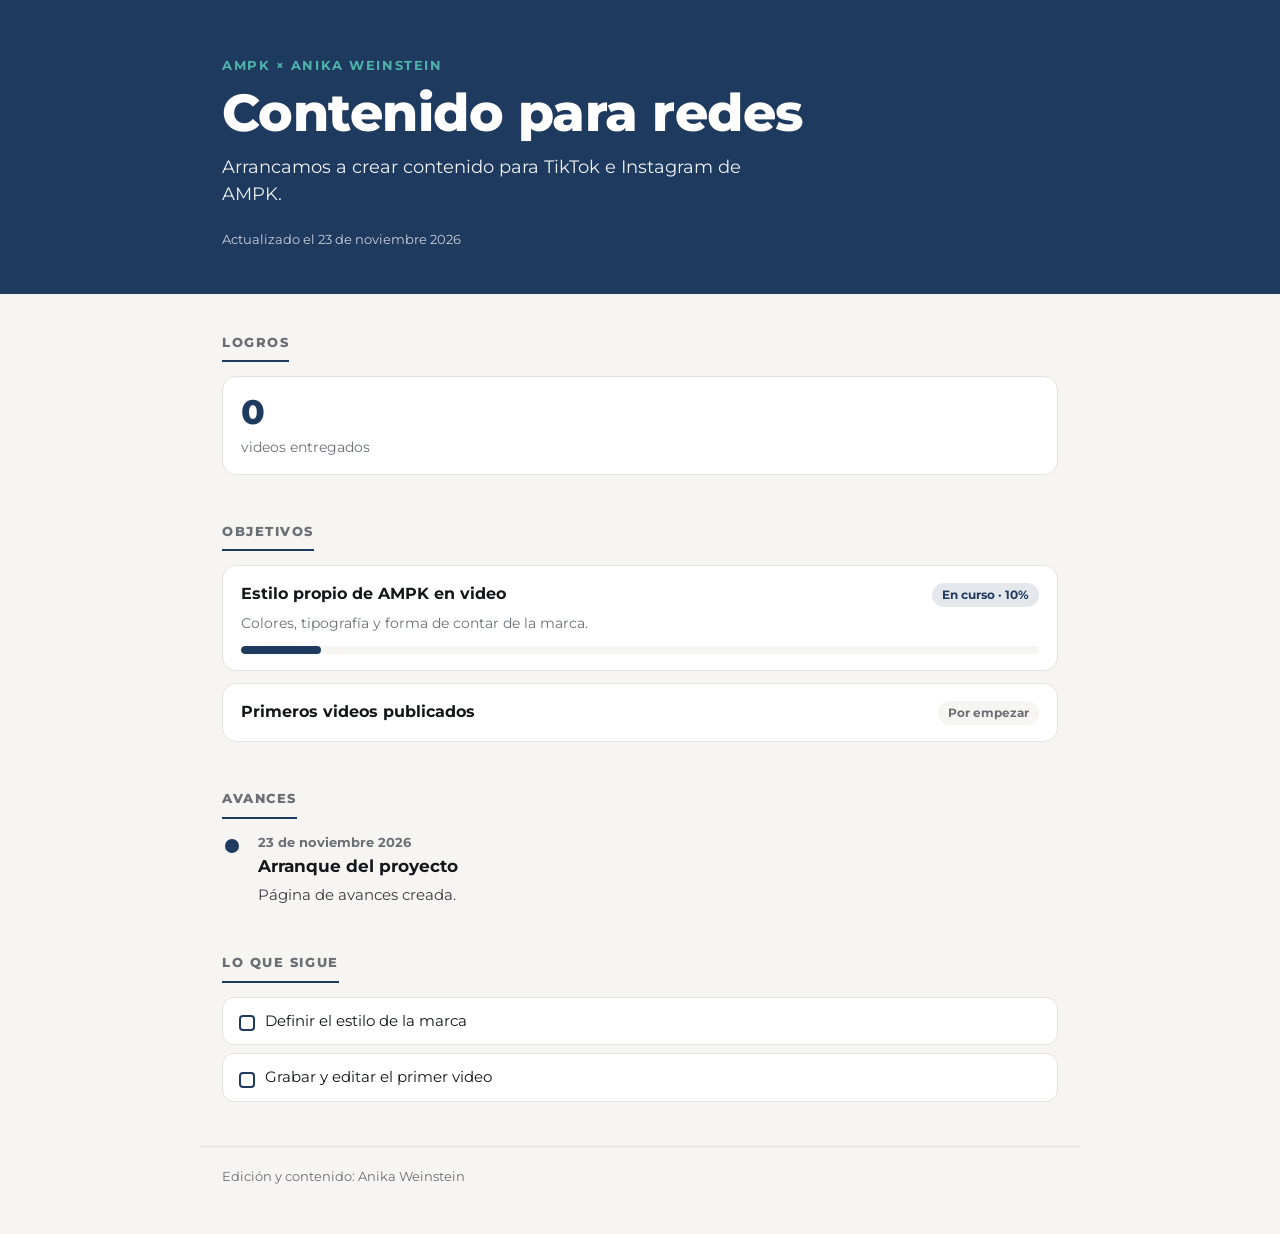
==== index.html @ 642ab539 "Primera versión Co-Authored-By: Claude Opus 5.5 <noreply@anthropic.com>" ====
<!doctype html>
<html lang="es">
<head>
<meta charset="utf-8">
<meta name="viewport" content="width=device-width, initial-scale=1">
<title>Avances</title>
<link rel="preconnect" href="https://fonts.googleapis.com">
<link rel="preconnect" href="https://fonts.gstatic.com" crossorigin>
<link rel="stylesheet" href="estilo.css">
<script src="datos.js"></script>
</head>
<body>
<header class="hero">
  <div class="wrap">
    <p class="kicker" id="kicker"></p>
    <h1 id="titulo"></h1>
    <p class="sub" id="sub"></p>
    <p class="meta" id="meta"></p>
  </div>
</header>

<main class="wrap">
  <section id="sec-logros">
    <h2>Logros</h2>
    <div class="stats" id="logros"></div>
  </section>

  <section id="sec-objetivos">
    <h2>Objetivos</h2>
    <div class="goals" id="objetivos"></div>
  </section>

  <section id="sec-avances">
    <h2>Avances</h2>
    <ol class="timeline" id="avances"></ol>
  </section>

  <section id="sec-proximos">
    <h2>Lo que sigue</h2>
    <ul class="next" id="proximos"></ul>
  </section>
</main>

<footer class="wrap foot" id="pie"></footer>

<script src="app.js"></script>
</body>
</html>
---- estilo.css ----
:root {
  --marca: #333;
  --acento: #999;
  --tinta: #14161a;
  --fondo: #f6f5f2;
  --tarjeta: #ffffff;
  --suave: #6b6f76;
  --linea: #e4e2dc;
  --fuente: system-ui, sans-serif;
}
* { box-sizing: border-box; }
html { -webkit-text-size-adjust: 100%; }
body {
  margin: 0;
  font-family: var(--fuente);
  color: var(--tinta);
  background: var(--fondo);
  line-height: 1.5;
}
.wrap { max-width: 880px; margin: 0 auto; padding: 0 22px; }

/* Encabezado */
.hero {
  background: var(--marca);
  color: #fff;
  padding: 56px 0 44px;
  margin-bottom: 36px;
}
.kicker {
  margin: 0 0 10px;
  font-size: 13px;
  font-weight: 700;
  letter-spacing: .12em;
  text-transform: uppercase;
  color: var(--acento);
}
.hero h1 {
  margin: 0;
  font-size: clamp(32px, 6vw, 52px);
  line-height: 1.05;
  font-weight: 800;
  letter-spacing: -.01em;
}
.sub { margin: 14px 0 0; font-size: 18px; max-width: 46ch; opacity: .92; }
.meta { margin: 22px 0 0; font-size: 13px; opacity: .75; }

/* Secciones */
section { margin-bottom: 44px; }
h2 {
  font-size: 13px;
  font-weight: 800;
  letter-spacing: .12em;
  text-transform: uppercase;
  color: var(--suave);
  margin: 0 0 14px;
  padding-bottom: 8px;
  border-bottom: 2px solid var(--marca);
  display: inline-block;
}

/* Logros (números) */
.stats {
  display: grid;
  grid-template-columns: repeat(auto-fit, minmax(170px, 1fr));
  gap: 12px;
}
.stat {
  background: var(--tarjeta);
  border: 1px solid var(--linea);
  border-radius: 14px;
  padding: 18px 18px 16px;
}
.stat .num {
  font-size: 34px;
  font-weight: 800;
  line-height: 1.05;
  color: var(--marca);
  font-variant-numeric: tabular-nums;
}
.stat .lbl { margin-top: 6px; font-size: 14px; color: var(--suave); }

/* Objetivos */
.goals { display: grid; gap: 12px; }
.goal {
  background: var(--tarjeta);
  border: 1px solid var(--linea);
  border-radius: 14px;
  padding: 16px 18px;
}
.goal-top { display: flex; justify-content: space-between; align-items: baseline; gap: 12px; }
.goal-name { font-weight: 700; font-size: 16px; }
.badge {
  flex-shrink: 0;
  font-size: 12px;
  font-weight: 700;
  padding: 3px 10px;
  border-radius: 99px;
  background: var(--fondo);
  color: var(--suave);
  white-space: nowrap;
}
.badge.hecho { background: var(--marca); color: #fff; }
.badge.curso { background: color-mix(in srgb, var(--marca) 12%, #fff); color: var(--marca); }
.goal-desc { margin: 6px 0 0; font-size: 14px; color: var(--suave); }
.bar { margin-top: 12px; height: 8px; background: var(--fondo); border-radius: 99px; overflow: hidden; }
.bar > span { display: block; height: 100%; background: var(--marca); border-radius: 99px; }

/* Avances (línea de tiempo) */
.timeline { list-style: none; margin: 0; padding: 0; }
.timeline li {
  position: relative;
  padding: 0 0 26px 28px;
  border-left: 2px solid var(--linea);
  margin-left: 6px;
}
.timeline li:last-child { border-left-color: transparent; padding-bottom: 0; }
.timeline li::before {
  content: "";
  position: absolute;
  left: -8px; top: 3px;
  width: 14px; height: 14px;
  border-radius: 50%;
  background: var(--marca);
  border: 3px solid var(--fondo);
}
.t-date { font-size: 13px; font-weight: 700; color: var(--suave); }
.t-title { font-size: 17px; font-weight: 700; margin: 2px 0 4px; }
.t-text { margin: 0; font-size: 15px; color: #3a3d42; }
.t-link {
  display: inline-block;
  margin-top: 8px;
  font-size: 14px;
  font-weight: 700;
  color: var(--marca);
  text-decoration: none;
  border-bottom: 2px solid color-mix(in srgb, var(--marca) 35%, transparent);
}
.t-link:hover { border-bottom-color: var(--marca); }

/* Lo que sigue */
.next { list-style: none; margin: 0; padding: 0; display: grid; gap: 8px; }
.next li {
  background: var(--tarjeta);
  border: 1px solid var(--linea);
  border-radius: 12px;
  padding: 12px 16px 12px 42px;
  position: relative;
  font-size: 15px;
}
.next li::before {
  content: "";
  position: absolute;
  left: 16px; top: 50%;
  width: 12px; height: 12px;
  margin-top: -6px;
  border: 2px solid var(--marca);
  border-radius: 4px;
}

.foot { padding: 20px 22px 48px; font-size: 13px; color: var(--suave); border-top: 1px solid var(--linea); }
.foot a { color: inherit; }

@media (max-width: 520px) {
  .hero { padding: 40px 0 32px; }
  .stat .num { font-size: 28px; }
}
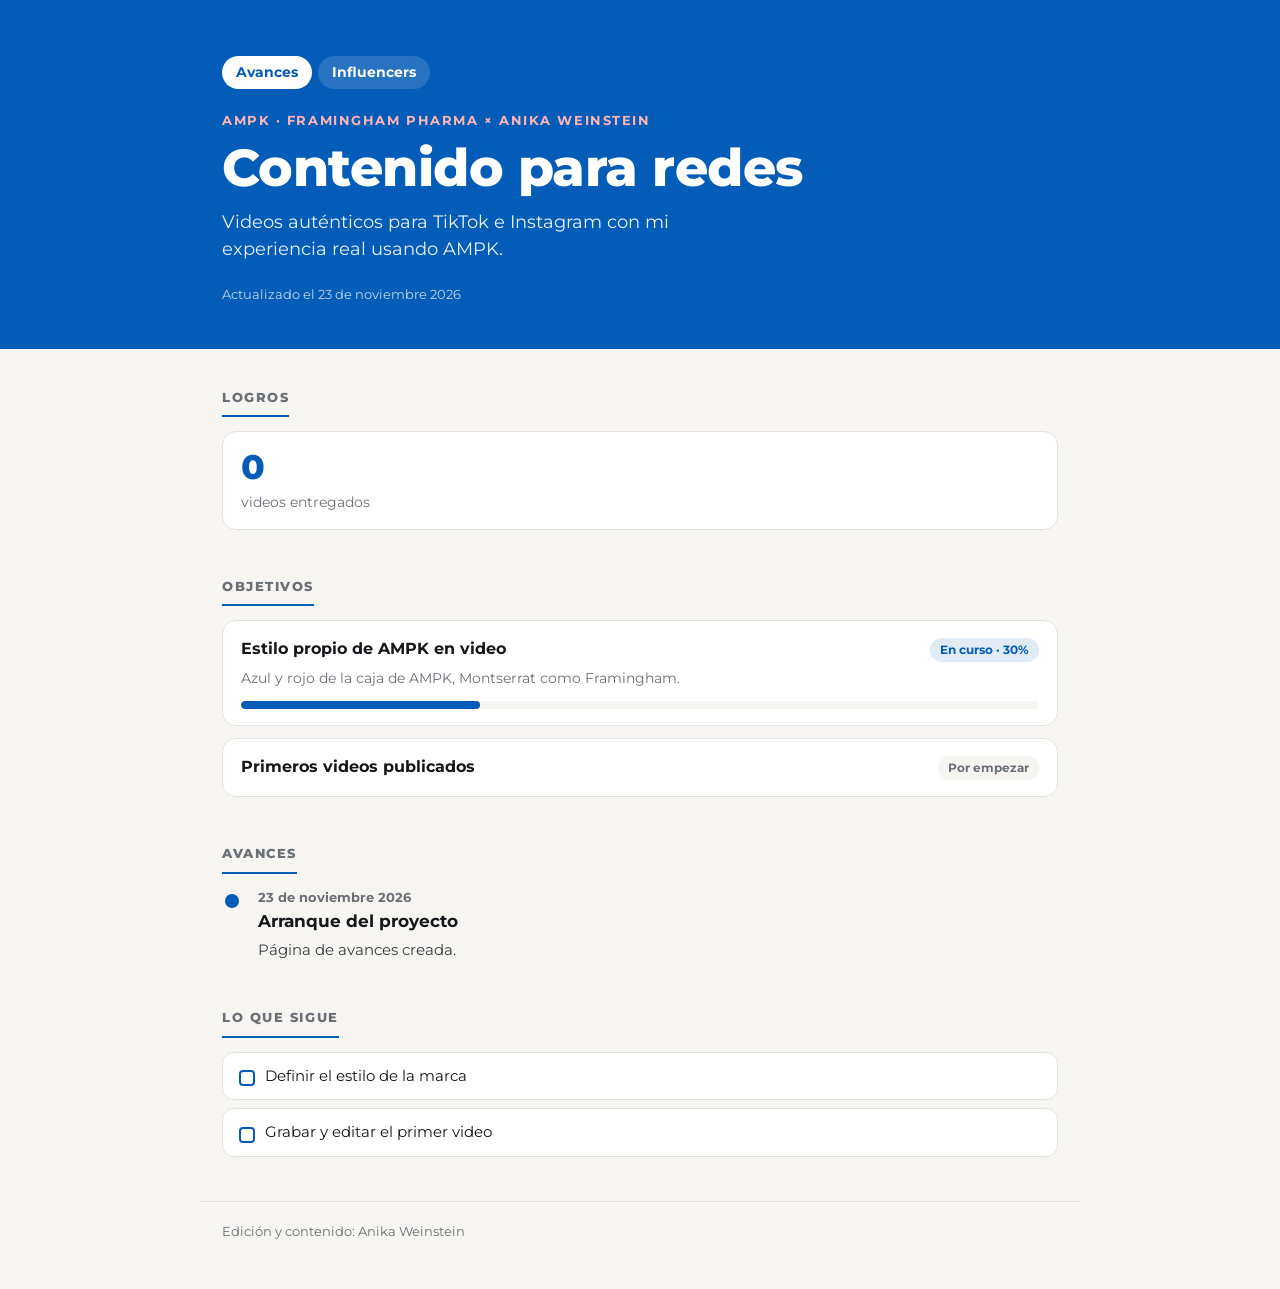
==== commit becb15db: "Sección CRM de influencers Co-Authored-By: Claude Opus 5.5 <noreply@anthropic.com>" ====
--- a/index.html
+++ b/index.html
@@ -7,11 +7,13 @@
 <link rel="preconnect" href="https://fonts.googleapis.com">
 <link rel="preconnect" href="https://fonts.gstatic.com" crossorigin>
 <link rel="stylesheet" href="estilo.css">
+<link rel="stylesheet" href="crm.css">
 <script src="datos.js"></script>
 </head>
 <body>
 <header class="hero">
   <div class="wrap">
+    <nav class="hero-nav"><a href="index.html" class="on" aria-current="page">Avances</a><a href="influencers.html">Influencers</a></nav>
     <p class="kicker" id="kicker"></p>
     <h1 id="titulo"></h1>
     <p class="sub" id="sub"></p>
--- a/crm.css
+++ b/crm.css
@@ -0,0 +1,173 @@
+/* ===== CRM de influencers ===== */
+.crm-body { background: var(--fondo); }
+
+/* Barra de navegación (compartida con Avances) */
+.topnav { background: var(--marca); color: #fff; }
+.topnav-in {
+  max-width: 1240px; margin: 0 auto; padding: 0 22px;
+  display: flex; align-items: center; gap: 6px; min-height: 54px; flex-wrap: wrap;
+}
+.topnav-brand { font-weight: 800; letter-spacing: .02em; margin-right: auto; font-size: 15px; }
+.topnav a {
+  color: #fff; text-decoration: none; font-size: 14px; font-weight: 700;
+  padding: 7px 14px; border-radius: 99px; opacity: .8;
+}
+.topnav a:hover { opacity: 1; background: rgba(255,255,255,.12); }
+.topnav a.on { opacity: 1; background: #fff; color: var(--marca); }
+
+.crm { max-width: 1240px; margin: 0 auto; padding: 28px 22px 10px; }
+.crm-head h1 { margin: 0; font-size: clamp(26px, 4vw, 36px); font-weight: 800; letter-spacing: -.01em; }
+.crm-sub { margin: 4px 0 0; color: var(--suave); font-size: 14px; }
+
+.card {
+  background: var(--tarjeta); border: 1px solid var(--linea); border-radius: 16px; padding: 18px;
+}
+.card h3 {
+  margin: 0 0 14px; font-size: 12px; font-weight: 800; letter-spacing: .1em;
+  text-transform: uppercase; color: var(--suave);
+}
+
+/* KPIs */
+.kpis {
+  display: grid; gap: 12px; margin: 22px 0 14px;
+  grid-template-columns: repeat(auto-fit, minmax(150px, 1fr));
+}
+.kpi { background: var(--tarjeta); border: 1px solid var(--linea); border-radius: 16px; padding: 16px 18px; }
+.kpi .k-num { font-size: 28px; font-weight: 800; line-height: 1.1; font-variant-numeric: tabular-nums; }
+.kpi .k-lbl { font-size: 13px; color: var(--suave); margin-top: 4px; }
+.kpi .k-sub { font-size: 12px; color: var(--suave); margin-top: 6px; }
+.kpi.main .k-num { color: var(--marca); }
+
+/* Embudo + gasto */
+.funnel-wrap { display: grid; grid-template-columns: 1fr 1.2fr; gap: 14px; margin-bottom: 14px; }
+.funnel { display: grid; gap: 9px; }
+.f-row { display: grid; grid-template-columns: 130px 1fr 34px; align-items: center; gap: 10px; font-size: 14px; }
+.f-bar { height: 22px; background: var(--fondo); border-radius: 6px; overflow: hidden; }
+.f-bar span { display: block; height: 100%; border-radius: 6px; background: var(--marca); min-width: 2px; }
+.f-num { text-align: right; font-weight: 800; font-variant-numeric: tabular-nums; }
+
+.spend-top { display: flex; justify-content: space-between; align-items: flex-start; gap: 10px; flex-wrap: wrap; }
+.seg { display: inline-flex; background: var(--fondo); border-radius: 99px; padding: 3px; }
+.seg button {
+  border: 0; background: none; font: inherit; font-size: 12px; font-weight: 700; color: var(--suave);
+  padding: 5px 12px; border-radius: 99px; cursor: pointer;
+}
+.seg button.on { background: var(--tarjeta); color: var(--tinta); box-shadow: 0 1px 2px rgba(0,0,0,.08); }
+.spend { display: flex; align-items: flex-end; gap: 8px; height: 150px; padding-top: 18px; overflow-x: auto; }
+.s-col { flex: 1 0 44px; display: flex; flex-direction: column; align-items: center; justify-content: flex-end; height: 100%; gap: 6px; }
+.s-val { font-size: 11px; font-weight: 700; color: var(--suave); white-space: nowrap; font-variant-numeric: tabular-nums; }
+.s-bar { width: 100%; max-width: 46px; background: var(--marca); border-radius: 6px 6px 2px 2px; min-height: 2px; }
+.s-bar.cur { background: var(--acento-fuerte, var(--marca)); outline: 2px solid color-mix(in srgb, var(--marca) 30%, transparent); outline-offset: 2px; }
+.s-lbl { font-size: 11px; color: var(--suave); white-space: nowrap; }
+.spend-split { display: flex; gap: 16px; flex-wrap: wrap; margin-top: 12px; font-size: 13px; color: var(--suave); }
+.spend-split b { color: var(--tinta); }
+.empty-mini { color: var(--suave); font-size: 14px; align-self: center; margin: auto; }
+
+/* Marcas */
+.marcas-card { margin-bottom: 14px; }
+.marcas { display: grid; gap: 10px; grid-template-columns: repeat(auto-fit, minmax(220px, 1fr)); }
+.marca { border: 1px solid var(--linea); border-radius: 12px; padding: 12px 14px; display: flex; gap: 12px; align-items: center; }
+.marca-dot { width: 34px; height: 34px; border-radius: 10px; flex-shrink: 0; display: grid; place-items: center; color: #fff; font-weight: 800; font-size: 13px; }
+.marca-name { font-weight: 800; font-size: 15px; }
+.marca-meta { font-size: 12px; color: var(--suave); }
+
+/* Lista + detalle */
+.crm-main { display: grid; grid-template-columns: 400px 1fr; gap: 14px; align-items: start; }
+.list-col { padding: 14px; }
+.list-tools { display: flex; gap: 8px; }
+.search {
+  flex: 1; display: flex; align-items: center; gap: 8px; border: 1px solid var(--linea);
+  border-radius: 10px; padding: 0 10px; background: var(--tarjeta); color: var(--suave);
+}
+.search input { border: 0; outline: 0; font: inherit; font-size: 14px; padding: 9px 0; width: 100%; background: none; color: var(--tinta); }
+.search:focus-within { border-color: var(--marca); }
+#orden { border: 1px solid var(--linea); border-radius: 10px; font: inherit; font-size: 13px; padding: 0 8px; background: var(--tarjeta); color: var(--tinta); }
+.chips { display: flex; gap: 6px; flex-wrap: wrap; margin-top: 10px; }
+.chip {
+  border: 1px solid var(--linea); background: var(--tarjeta); border-radius: 99px; font: inherit;
+  font-size: 12px; font-weight: 700; padding: 5px 11px; cursor: pointer; color: var(--tinta);
+  display: inline-flex; align-items: center; gap: 6px;
+}
+.chip .c-n { color: var(--suave); font-weight: 600; }
+.chip.on { background: var(--marca); border-color: var(--marca); color: #fff; }
+.chip.on .c-n { color: rgba(255,255,255,.8); }
+.chip i { width: 8px; height: 8px; border-radius: 50%; display: inline-block; }
+
+.ilist { list-style: none; margin: 12px 0 0; padding: 0; display: grid; gap: 6px; max-height: 760px; overflow-y: auto; }
+.irow {
+  display: grid; grid-template-columns: 44px 1fr auto; gap: 12px; align-items: center;
+  padding: 10px; border-radius: 12px; cursor: pointer; border: 1px solid transparent;
+}
+.irow:hover { background: var(--fondo); }
+.irow.on { background: color-mix(in srgb, var(--marca) 8%, #fff); border-color: color-mix(in srgb, var(--marca) 30%, #fff); }
+.irow:focus-visible { outline: 2px solid var(--marca); outline-offset: 1px; }
+.i-name { font-weight: 700; font-size: 14px; overflow: hidden; text-overflow: ellipsis; white-space: nowrap; }
+.i-meta { font-size: 12px; color: var(--suave); display: flex; gap: 6px; align-items: center; flex-wrap: wrap; }
+.i-meta i { width: 7px; height: 7px; border-radius: 50%; display: inline-block; }
+.empty { text-align: center; padding: 40px 16px; color: var(--suave); font-size: 14px; }
+.empty b { display: block; color: var(--tinta); font-size: 16px; margin-bottom: 4px; }
+
+/* Foto / avatar */
+.av {
+  width: 44px; height: 44px; border-radius: 50%; overflow: hidden; flex-shrink: 0;
+  display: grid; place-items: center; color: #fff; font-weight: 800; font-size: 15px;
+  background: var(--marca); position: relative;
+}
+.av img { width: 100%; height: 100%; object-fit: cover; position: absolute; inset: 0; }
+.av.big { width: 84px; height: 84px; font-size: 28px; }
+
+/* Estados */
+.st { font-size: 11px; font-weight: 800; padding: 3px 9px; border-radius: 99px; white-space: nowrap; }
+.st-por-contactar { background: #eceae4; color: #5b5f66; }
+.st-contactado { background: #e3ecfa; color: #1f4f9a; }
+.st-acepto { background: #fff1d6; color: #8a5a00; }
+.st-entregado { background: #efe4fb; color: #6b3aa8; }
+.st-publico { background: #dcf3e4; color: #1d7340; }
+.st-no { background: #fbe3e3; color: #a1302f; }
+
+/* Detalle */
+.detail { padding: 22px; min-height: 420px; position: sticky; top: 14px; }
+.d-head { display: flex; gap: 16px; align-items: center; flex-wrap: wrap; }
+.d-name { font-size: 22px; font-weight: 800; margin: 0; display: flex; align-items: center; gap: 10px; flex-wrap: wrap; }
+.d-user { color: var(--marca); font-weight: 700; text-decoration: none; font-size: 15px; }
+.d-user:hover { text-decoration: underline; }
+.d-line { display: flex; gap: 14px; flex-wrap: wrap; font-size: 13px; color: var(--suave); margin-top: 6px; }
+.d-grid { display: grid; grid-template-columns: repeat(auto-fit, minmax(150px, 1fr)); gap: 10px; margin-top: 20px; }
+.d-box { background: var(--fondo); border-radius: 12px; padding: 12px 14px; }
+.d-box .l { font-size: 11px; font-weight: 800; letter-spacing: .08em; text-transform: uppercase; color: var(--suave); }
+.d-box .v { font-size: 16px; font-weight: 800; margin-top: 4px; }
+.d-box .v small { font-weight: 600; color: var(--suave); font-size: 12px; }
+.d-sec { margin-top: 22px; }
+.d-sec h4 { margin: 0 0 10px; font-size: 12px; font-weight: 800; letter-spacing: .1em; text-transform: uppercase; color: var(--suave); }
+.tags { display: flex; gap: 6px; flex-wrap: wrap; }
+.tag { background: var(--fondo); border: 1px solid var(--linea); border-radius: 8px; padding: 4px 10px; font-size: 13px; font-weight: 600; }
+.tline { list-style: none; margin: 0; padding: 0; }
+.tline li { display: grid; grid-template-columns: 96px 1fr auto; gap: 10px; padding: 9px 0; border-bottom: 1px solid var(--linea); font-size: 14px; align-items: baseline; }
+.tline li:last-child { border-bottom: 0; }
+.tline .f { color: var(--suave); font-size: 13px; }
+.tline .m { font-weight: 800; font-variant-numeric: tabular-nums; }
+.tline a { color: var(--marca); font-weight: 700; text-decoration: none; }
+.tline a:hover { text-decoration: underline; }
+.note { background: var(--fondo); border-radius: 12px; padding: 12px 14px; font-size: 14px; white-space: pre-line; }
+
+.crm-foot { max-width: 1240px; margin: 24px auto 0; padding: 18px 22px 40px; font-size: 13px; color: var(--suave); border-top: 1px solid var(--linea); }
+
+/* Navegación en la página de avances */
+.hero-nav { display: flex; gap: 6px; margin-bottom: 22px; }
+.hero-nav a { color: #fff; text-decoration: none; font-size: 14px; font-weight: 700; padding: 6px 14px; border-radius: 99px; background: rgba(255,255,255,.14); }
+.hero-nav a.on { background: #fff; color: var(--marca); }
+
+@media (max-width: 980px) {
+  .funnel-wrap { grid-template-columns: 1fr; }
+  .crm-main { grid-template-columns: 1fr; }
+  .detail { position: static; }
+  .ilist { max-height: none; }
+}
+@media (max-width: 520px) {
+  .crm { padding: 20px 16px 10px; }
+  .topnav-in { padding: 0 16px; }
+  .f-row { grid-template-columns: 104px 1fr 28px; font-size: 13px; }
+  .tline li { grid-template-columns: 80px 1fr; }
+  .tline li > :last-child { grid-column: 2; }
+  .detail { padding: 16px; }
+}
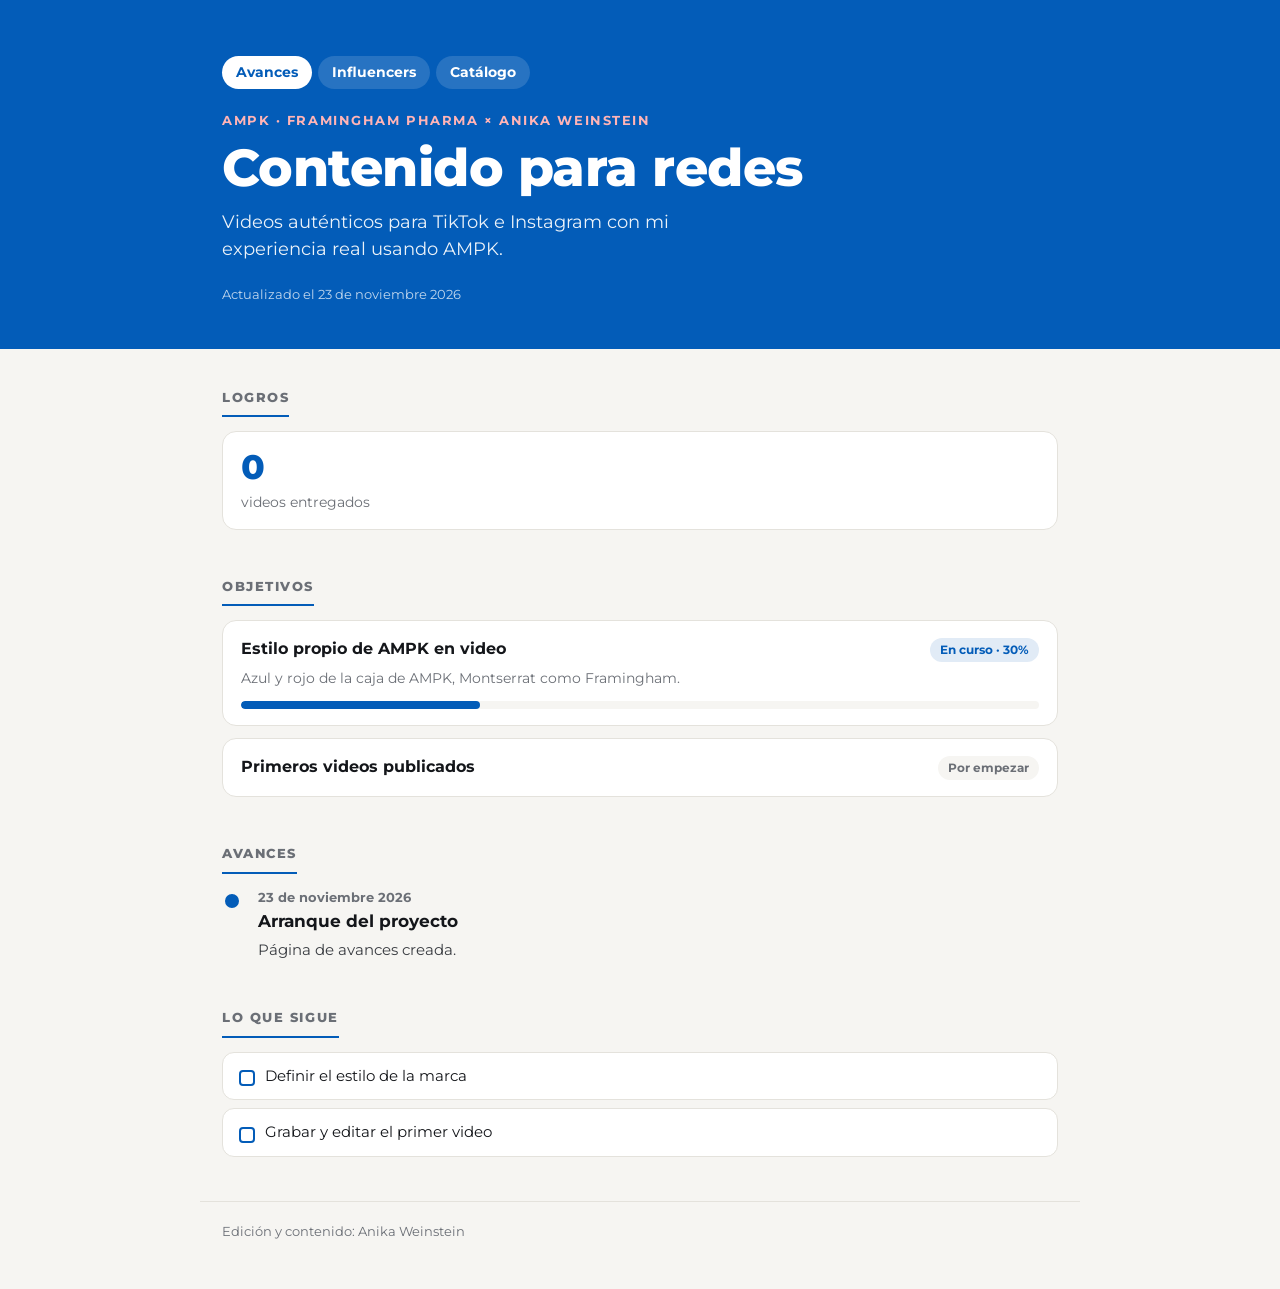
==== commit 72d3a974: "Catálogo de productos para influencers (web + PDF) Co-Authored-By: Claude Opus 5.5 <noreply@anthropi" ====
--- a/index.html
+++ b/index.html
@@ -13,7 +13,7 @@
 <body>
 <header class="hero">
   <div class="wrap">
-    <nav class="hero-nav"><a href="index.html" class="on" aria-current="page">Avances</a><a href="influencers.html">Influencers</a></nav>
+    <nav class="hero-nav"><a href="index.html" class="on" aria-current="page">Avances</a><a href="influencers.html">Influencers</a><a href="catalogo.html">Catálogo</a></nav>
     <p class="kicker" id="kicker"></p>
     <h1 id="titulo"></h1>
     <p class="sub" id="sub"></p>
